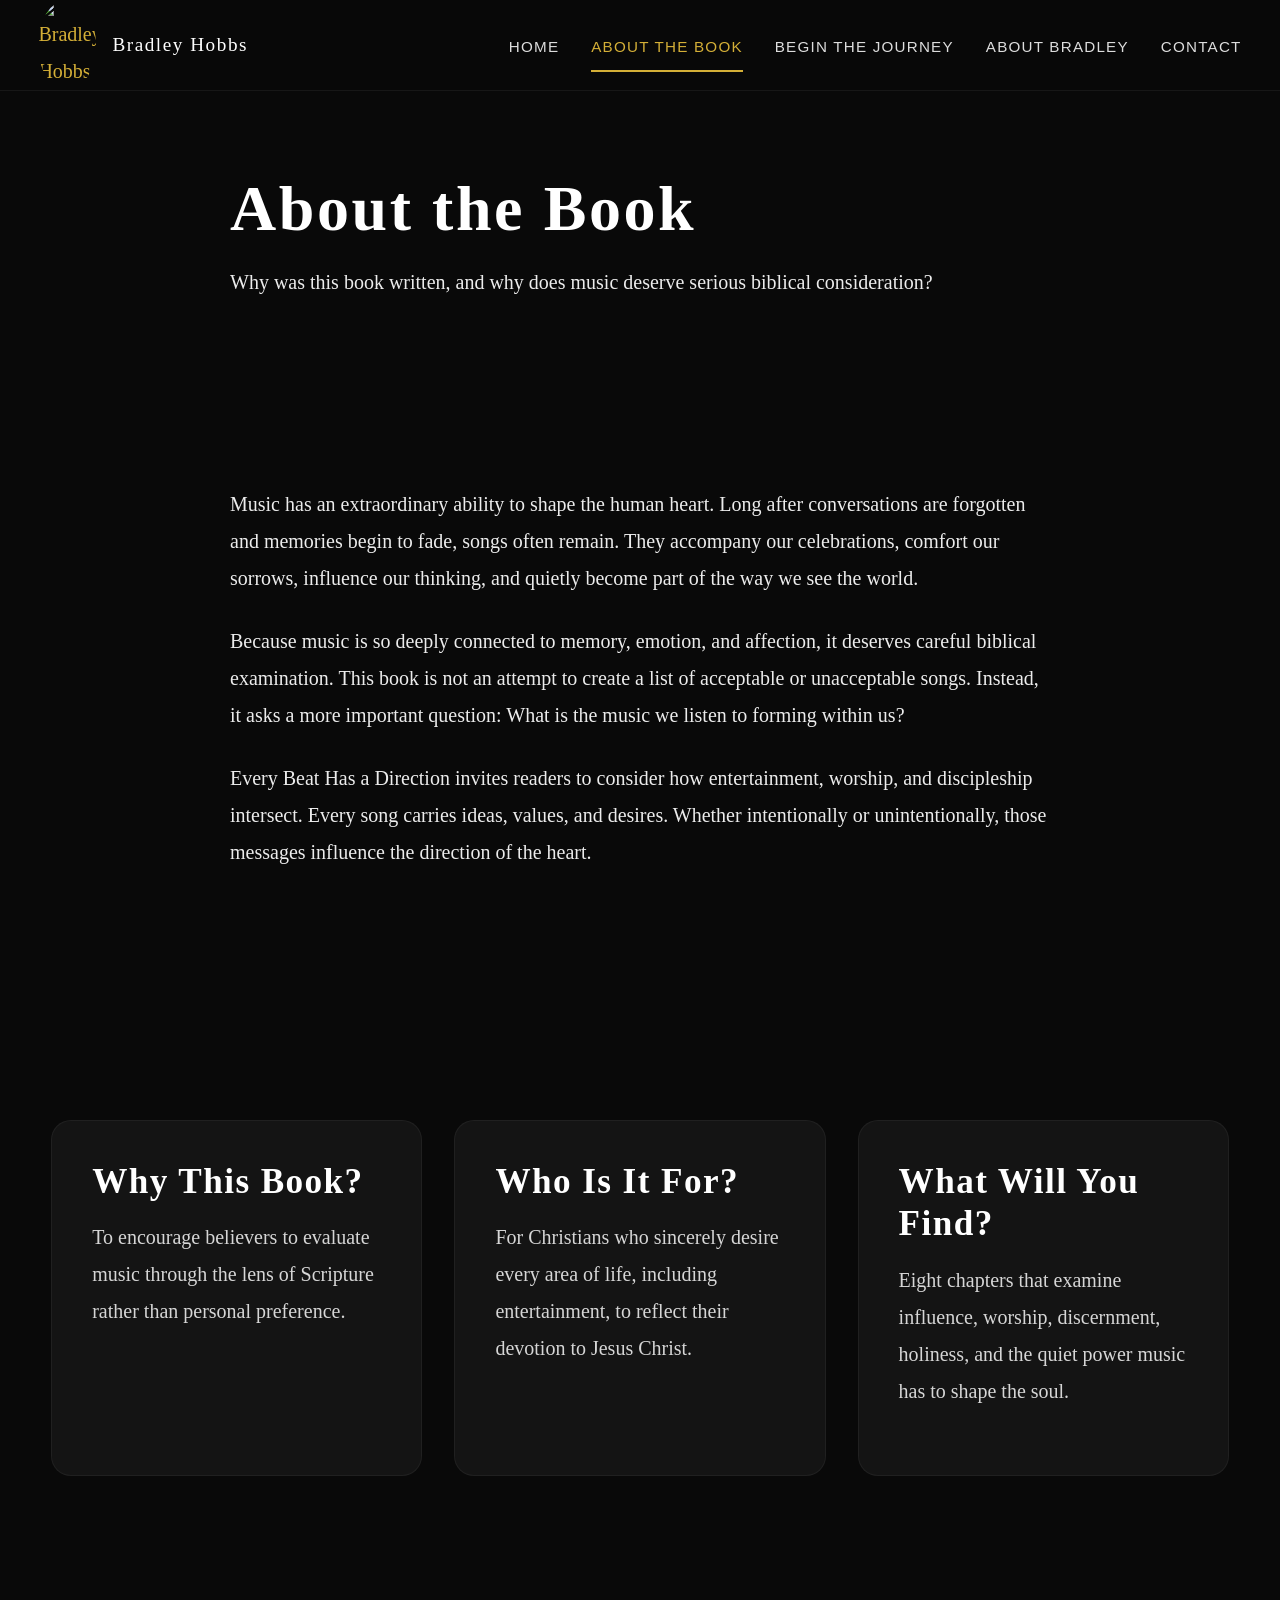
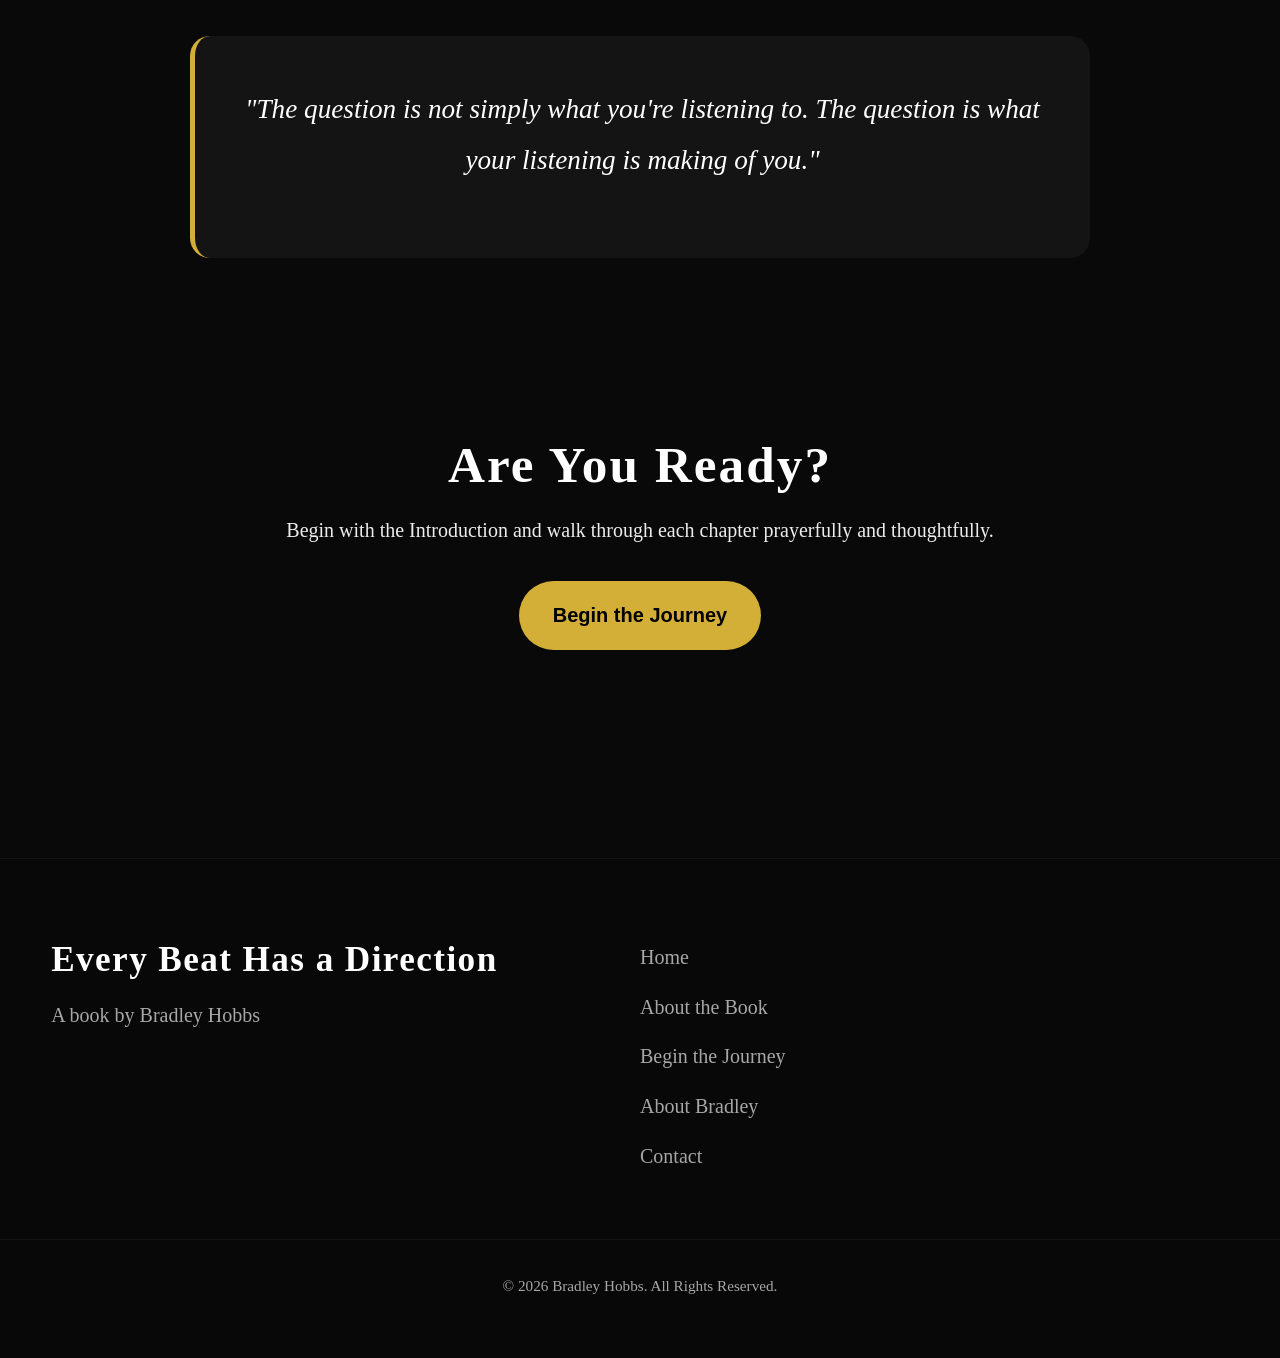
==== about-book.html @ 4869a8bd "Create about-book.html" ====
<!DOCTYPE html>

<html lang="en">

<head>

<meta charset="UTF-8">

<meta name="viewport"
content="width=device-width, initial-scale=1.0">

<title>About the Book | Every Beat Has a Direction</title>

<meta name="description"
content="Learn why Every Beat Has a Direction was written and discover the biblical foundation behind its message.">

<link rel="stylesheet"
href="styles.css">

</head>

<body>

<header class="site-header">

<nav class="navbar">

<a href="index.html"
class="logo">

<img
src="images/logo.webp"
alt="Bradley Hobbs">

<span>

Bradley Hobbs

</span>

</a>

<button class="menu-toggle"
aria-label="Menu">

<span></span>
<span></span>
<span></span>

</button>

<ul class="nav-menu">

<li><a href="index.html">Home</a></li>

<li><a class="active"
href="about-book.html">About the Book</a></li>

<li><a href="begin-the-journey.html">Begin the Journey</a></li>

<li><a href="about.html">About Bradley</a></li>

<li><a href="contact.html">Contact</a></li>

</ul>

</nav>

</header>

<main>

<section class="page-hero">

<div class="reading-width">

<h1>

About the Book

</h1>

<p>

Why was this book written, and why does music deserve serious biblical consideration?

</p>

</div>

</section>

<section class="reading-width">

<p>

Music has an extraordinary ability to shape the human heart. Long after conversations are forgotten and memories begin to fade, songs often remain. They accompany our celebrations, comfort our sorrows, influence our thinking, and quietly become part of the way we see the world.

</p>

<p>

Because music is so deeply connected to memory, emotion, and affection, it deserves careful biblical examination. This book is not an attempt to create a list of acceptable or unacceptable songs. Instead, it asks a more important question: What is the music we listen to forming within us?

</p>

<p>

Every Beat Has a Direction invites readers to consider how entertainment, worship, and discipleship intersect. Every song carries ideas, values, and desires. Whether intentionally or unintentionally, those messages influence the direction of the heart.

</p>

</section>

<section class="container">

<div class="feature-grid">

<div class="feature-box">

<h3>

Why This Book?

</h3>

<p>

To encourage believers to evaluate music through the lens of Scripture rather than personal preference.

</p>

</div>

<div class="feature-box">

<h3>

Who Is It For?

</h3>

<p>

For Christians who sincerely desire every area of life, including entertainment, to reflect their devotion to Jesus Christ.

</p>

</div>

<div class="feature-box">

<h3>

What Will You Find?

</h3>

<p>

Eight chapters that examine influence, worship, discernment, holiness, and the quiet power music has to shape the soul.

</p>

</div>

</div>

</section>

<section class="feature-quote">

<p>

"The question is not simply what you're listening to.

The question is what your listening is making of you."

</p>

</section>

<section class="cta-section">

<h2>

Are You Ready?

</h2>

<p>

Begin with the Introduction and walk through each chapter prayerfully and thoughtfully.

</p>

<a

href="begin-the-journey.html"

class="button button-primary">

Begin the Journey

</a>

</section>

</main>

<footer class="site-footer">

<div class="footer-container">

<div class="footer-brand">

<h3>

Every Beat Has a Direction

</h3>

<p>

A book by Bradley Hobbs

</p>

</div>

<div class="footer-links">

<ul>

<li><a href="index.html">Home</a></li>

<li><a href="about-book.html">About the Book</a></li>

<li><a href="begin-the-journey.html">Begin the Journey</a></li>

<li><a href="about.html">About Bradley</a></li>

<li><a href="contact.html">Contact</a></li>

</ul>

</div>

</div>

<div class="footer-bottom">

<p>

© <span class="year"></span> Bradley Hobbs. All Rights Reserved.

</p>

</div>

</footer>

<script src="main.js"></script>

</body>

</html>
---- styles.css ----
/*==================================================
EVERY BEAT HAS A DIRECTION
Master Stylesheet

Part 1
Foundation

==================================================*/


/*==================================================
RESET
==================================================*/

*,
*::before,
*::after{
    margin:0;
    padding:0;
    box-sizing:border-box;
}

html{
    scroll-behavior:smooth;
    -webkit-text-size-adjust:100%;
}

body{
    min-height:100vh;
    overflow-x:hidden;
}

img{
    display:block;
    max-width:100%;
}

picture{
    display:block;
}

video{
    display:block;
    max-width:100%;
}

iframe{
    border:0;
}

a{
    text-decoration:none;
}

button,
input,
textarea,
select{
    font:inherit;
}

ul,
ol{
    list-style:none;
}


/*==================================================
ROOT
==================================================*/

:root{

    /* Colors */

    --background:#090909;

    --surface:#141414;

    --surface-light:#1d1d1d;

    --gold:#d4af37;

    --gold-light:#e5c45d;

    --white:#ffffff;

    --text:#ececec;

    --muted:#a7a7a7;

    --border:#2b2b2b;

    --success:#4caf50;

    --danger:#d32f2f;

    /* Fonts */

    --heading:"Cinzel",serif;

    --body:"Cormorant Garamond",serif;

    --ui:"Inter",sans-serif;

    /* Widths */

    --container:1280px;

    --reading:820px;

    /* Radius */

    --radius:18px;

    --radius-small:10px;

    /* Shadows */

    --shadow:

        0 18px 45px rgba(0,0,0,.35);

    --shadow-large:

        0 30px 70px rgba(0,0,0,.50);

    /* Animation */

    --speed:.35s;

}


/*==================================================
BODY
==================================================*/

body{

    background:var(--background);

    color:var(--text);

    font-family:var(--body);

    font-size:1.25rem;

    line-height:1.85;

    text-rendering:optimizeLegibility;

    -webkit-font-smoothing:antialiased;

}


/*==================================================
CONTAINERS
==================================================*/

.container{

    width:min(92%,var(--container));

    margin:auto;

}

.reading-width{

    width:min(92%,var(--reading));

    margin:auto;

}


/*==================================================
TYPOGRAPHY
==================================================*/

h1,
h2,
h3,
h4,
h5,
h6{

    font-family:var(--heading);

    color:var(--white);

    line-height:1.2;

    margin-bottom:1rem;

    letter-spacing:.04em;

}

h1{

    font-size:clamp(2.8rem,5vw,5rem);

}

h2{

    font-size:clamp(2rem,4vw,3.4rem);

}

h3{

    font-size:clamp(1.6rem,3vw,2.2rem);

}

p{

    margin-bottom:1.6rem;

}

strong{

    color:white;

}

em{

    color:var(--gold);

}


/*==================================================
LINKS
==================================================*/

a{

    color:var(--gold);

    transition:.35s;

}

a:hover{

    color:white;

}


/*==================================================
SECTIONS
==================================================*/

section{

    padding:5rem 0;

}


/*==================================================
HELPERS
==================================================*/

.text-center{

    text-align:center;

}

.text-left{

    text-align:left;

}

.mt-1{margin-top:1rem;}
.mt-2{margin-top:2rem;}
.mt-3{margin-top:3rem;}
.mt-4{margin-top:4rem;}
.mt-5{margin-top:5rem;}

.mb-1{margin-bottom:1rem;}
.mb-2{margin-bottom:2rem;}
.mb-3{margin-bottom:3rem;}
.mb-4{margin-bottom:4rem;}
.mb-5{margin-bottom:5rem;}


/*==================================================
SELECTION
==================================================*/

::selection{

    background:var(--gold);

    color:black;

}


/*==================================================
SCROLLBAR
==================================================*/

::-webkit-scrollbar{

    width:10px;

}

::-webkit-scrollbar-thumb{

    background:var(--gold);

}

::-webkit-scrollbar-track{

    background:#101010;

}

/*==================================================
HEADER
==================================================*/

.site-header{

    position:sticky;

    top:0;

    z-index:9999;

    background:rgba(9,9,9,.95);

    backdrop-filter:blur(18px);

    border-bottom:1px solid rgba(255,255,255,.06);

}

.navbar{

    width:min(94%,1280px);

    margin:auto;

    display:flex;

    justify-content:space-between;

    align-items:center;

    min-height:82px;

}


/*==================================================
LOGO
==================================================*/

.logo{

    display:flex;

    align-items:center;

    gap:1rem;

}

.logo img{

    width:58px;

    border-radius:50%;

}

.logo span{

    font-family:var(--heading);

    color:white;

    font-size:1.2rem;

    letter-spacing:.08em;

}


/*==================================================
MENU
==================================================*/

.nav-menu{

    display:flex;

    align-items:center;

    gap:2rem;

}

.nav-menu li{

    position:relative;

}

.nav-menu a{

    font-family:var(--ui);

    font-size:.95rem;

    color:#ddd;

    text-transform:uppercase;

    letter-spacing:.08em;

}


/* underline */

.nav-menu a::after{

    content:"";

    position:absolute;

    left:0;

    bottom:-8px;

    width:0;

    height:2px;

    background:var(--gold);

    transition:.35s;

}

.nav-menu a:hover::after{

    width:100%;

}

.nav-menu a:hover{

    color:white;

}


/*==================================================
ACTIVE PAGE
==================================================*/

.nav-menu .active{

    color:var(--gold);

}

.nav-menu .active::after{

    width:100%;

}


/*==================================================
BUTTON
==================================================*/

.nav-button{

    display:inline-flex;

    align-items:center;

    justify-content:center;

    padding:14px 28px;

    border-radius:999px;

    background:var(--gold);

    color:black;

    font-family:var(--ui);

    font-weight:700;

    transition:.35s;

}

.nav-button:hover{

    background:var(--gold-light);

    transform:translateY(-2px);

}


/*==================================================
HAMBURGER
==================================================*/

.menu-toggle{

    display:none;

    cursor:pointer;

    background:none;

    border:none;

}

.menu-toggle span{

    display:block;

    width:28px;

    height:2px;

    margin:7px auto;

    background:white;

    transition:.35s;

}


/*==================================================
TABLET
==================================================*/

@media(max-width:992px){

.menu-toggle{

    display:block;

}

.nav-menu{

    position:fixed;

    top:82px;

    right:-100%;

    width:300px;

    height:calc(100vh - 82px);

    background:#111;

    flex-direction:column;

    align-items:flex-start;

    padding:2rem;

    transition:.4s;

    gap:1.5rem;

}

.nav-menu.active{

    right:0;

}

.nav-button{

    display:none;

}

}


/*==================================================
PHONE
==================================================*/

@media(max-width:768px){

.logo span{

    display:none;

}

.navbar{

    min-height:72px;

}

.nav-menu{

    top:72px;

    height:calc(100vh - 72px);

}

}

/*==================================================
HERO
==================================================*/

.hero{

    padding:3rem 0 5rem;

}

.hero-banner{

    width:min(96%,1400px);

    margin:auto;

    border-radius:24px;

    overflow:hidden;

    box-shadow:var(--shadow-large);

}

.hero-banner img{

    display:block;

    width:100%;

    height:auto;

}


/*==================================================
BOOK INTRO
==================================================*/

.book-intro{

    max-width:900px;

    margin:5rem auto;

    text-align:center;

}

.book-label{

    display:inline-block;

    padding:.5rem 1rem;

    margin-bottom:1.5rem;

    border:1px solid rgba(212,175,55,.35);

    border-radius:999px;

    color:var(--gold);

    font-family:var(--ui);

    font-size:.8rem;

    letter-spacing:.12em;

    text-transform:uppercase;

}

.book-intro h1{

    margin-bottom:1.5rem;

}

.book-subtitle{

    max-width:700px;

    margin:0 auto 2rem;

    font-size:1.45rem;

    color:#d5d5d5;

}

.book-description{

    max-width:760px;

    margin:auto;

    font-size:1.3rem;

}


/*==================================================
CALL TO ACTION
==================================================*/

.hero-buttons{

    display:flex;

    justify-content:center;

    gap:1rem;

    flex-wrap:wrap;

    margin-top:3rem;

}

.button{

    display:inline-flex;

    align-items:center;

    justify-content:center;

    min-width:190px;

    padding:16px 34px;

    border-radius:999px;

    transition:.35s;

    font-family:var(--ui);

    font-weight:700;

}

.button-primary{

    background:var(--gold);

    color:#000;

}

.button-primary:hover{

    background:var(--gold-light);

    transform:translateY(-3px);

}

.button-secondary{

    border:2px solid var(--gold);

    color:var(--gold);

}

.button-secondary:hover{

    background:var(--gold);

    color:#000;

}


/*==================================================
FEATURE QUOTE
==================================================*/

.feature-quote{

    width:min(92%,900px);

    margin:5rem auto;

    padding:3rem;

    text-align:center;

    background:var(--surface);

    border-left:5px solid var(--gold);

    border-radius:20px;

}

.feature-quote p{

    font-size:1.7rem;

    font-style:italic;

    color:white;

}

.feature-quote span{

    display:block;

    margin-top:1.5rem;

    color:var(--gold);

    font-family:var(--ui);

    text-transform:uppercase;

    letter-spacing:.1em;

}


/*==================================================
TABLET
==================================================*/

@media(max-width:992px){

.hero{

    padding-top:2rem;

}

}


/*==================================================
PHONE
==================================================*/

@media(max-width:768px){

.book-subtitle{

    font-size:1.2rem;

}

.book-description{

    font-size:1.15rem;

}

.feature-quote{

    padding:2rem;

}

.feature-quote p{

    font-size:1.35rem;

}

.hero-buttons{

    flex-direction:column;

    align-items:center;

}

.button{

    width:100%;

    max-width:320px;

}

}

/*==================================================
ABOUT THE BOOK
==================================================*/

.about-book{

    padding:6rem 0;

}

.about-grid{

    display:grid;

    grid-template-columns:1fr 1fr;

    gap:4rem;

    align-items:center;

}

.about-image img{

    border-radius:20px;

    box-shadow:var(--shadow);

}

.about-content h2{

    margin-bottom:1.5rem;

}

.about-content p{

    margin-bottom:1.5rem;

}


/*==================================================
FEATURE GRID
==================================================*/

.feature-grid{

    display:grid;

    grid-template-columns:repeat(3,1fr);

    gap:2rem;

    margin-top:4rem;

}

.feature-box{

    background:var(--surface);

    padding:2.5rem;

    border-radius:20px;

    border:1px solid rgba(255,255,255,.05);

    transition:.35s;

}

.feature-box:hover{

    transform:translateY(-8px);

    border-color:rgba(212,175,55,.35);

}

.feature-box h3{

    margin-bottom:1rem;

}

.feature-box p{

    color:#d6d6d6;

}


/*==================================================
READING JOURNEY
==================================================*/

.reading-journey{

    margin:6rem auto;

    width:min(92%,1000px);

}

.reading-journey h2{

    text-align:center;

    margin-bottom:3rem;

}

.journey{

    display:grid;

    grid-template-columns:repeat(4,1fr);

    gap:2rem;

}

.step{

    text-align:center;

    position:relative;

}

.step-number{

    width:70px;

    height:70px;

    margin:auto auto 1.5rem;

    border-radius:50%;

    background:var(--gold);

    color:black;

    display:flex;

    justify-content:center;

    align-items:center;

    font-size:1.5rem;

    font-weight:bold;

    font-family:var(--heading);

}

.step h3{

    margin-bottom:1rem;

}


/*==================================================
CALL OUT
==================================================*/

.callout{

    margin:6rem auto;

    width:min(92%,900px);

    background:linear-gradient(180deg,#191919,#121212);

    padding:3.5rem;

    border-radius:24px;

    text-align:center;

}

.callout h2{

    margin-bottom:1rem;

}

.callout p{

    margin-bottom:2rem;

}


/*==================================================
TABLET
==================================================*/

@media(max-width:992px){

.about-grid{

    grid-template-columns:1fr;

}

.feature-grid{

    grid-template-columns:1fr 1fr;

}

.journey{

    grid-template-columns:1fr 1fr;

}

}


/*==================================================
PHONE
==================================================*/

@media(max-width:768px){

.feature-grid{

    grid-template-columns:1fr;

}

.journey{

    grid-template-columns:1fr;

}

.callout{

    padding:2rem;

}

}

/*==================================================
PART 5
TABLE OF CONTENTS
CHAPTERS
READING EXPERIENCE
==================================================*/


/*==================================================
CONTENTS SECTION
==================================================*/

.contents{

    padding:6rem 0;

}

.contents-header{

    text-align:center;

    margin-bottom:4rem;

}

.contents-header h2{

    margin-bottom:1rem;

}

.contents-header p{

    max-width:700px;

    margin:auto;

    color:var(--muted);

}


/*==================================================
CONTENTS GRID
==================================================*/

.contents-grid{

    display:grid;

    grid-template-columns:repeat(2,1fr);

    gap:2rem;

}


/*==================================================
CHAPTER CARD
==================================================*/

.chapter-card{

    display:flex;

    align-items:center;

    gap:1.5rem;

    background:var(--surface);

    padding:2rem;

    border-radius:20px;

    border:1px solid rgba(255,255,255,.05);

    transition:all .35s ease;

}

.chapter-card:hover{

    transform:translateY(-6px);

    border-color:rgba(212,175,55,.35);

    box-shadow:var(--shadow);

}


/*==================================================
CHAPTER NUMBER
==================================================*/

.chapter-number{

    flex-shrink:0;

    width:72px;

    height:72px;

    border-radius:50%;

    background:var(--gold);

    color:#000;

    display:flex;

    justify-content:center;

    align-items:center;

    font-family:var(--heading);

    font-size:1.6rem;

    font-weight:700;

}


/*==================================================
CHAPTER INFO
==================================================*/

.chapter-info{

    flex:1;

}

.chapter-info h3{

    margin-bottom:.6rem;

    color:var(--white);

}

.chapter-info p{

    margin:0;

    color:var(--muted);

    font-size:1.05rem;

}


/*==================================================
READ TIME
==================================================*/

.chapter-meta{

    margin-top:1rem;

    display:flex;

    gap:1rem;

    flex-wrap:wrap;

}

.reading-time{

    padding:.35rem .8rem;

    border-radius:999px;

    background:rgba(212,175,55,.12);

    color:var(--gold);

    font-family:var(--ui);

    font-size:.8rem;

    letter-spacing:.05em;

}

.chapter-type{

    padding:.35rem .8rem;

    border-radius:999px;

    background:#1c1c1c;

    color:var(--muted);

    font-family:var(--ui);

    font-size:.8rem;

}


/*==================================================
CURRENT CHAPTER
==================================================*/

.chapter-current{

    border:2px solid var(--gold);

    background:#181818;

}

.chapter-current .chapter-number{

    background:white;

    color:#000;

}


/*==================================================
LOCKED CHAPTER
==================================================*/

.chapter-locked{

    opacity:.55;

}

.chapter-locked:hover{

    transform:none;

    box-shadow:none;

}


/*==================================================
BOOK READING SECTION
==================================================*/

.book-reading{

    width:min(92%,900px);

    margin:6rem auto;

}


/*==================================================
CHAPTER TITLE
==================================================*/

.chapter-title{

    text-align:center;

    margin-bottom:4rem;

}

.chapter-label{

    display:inline-block;

    margin-bottom:1rem;

    color:var(--gold);

    text-transform:uppercase;

    letter-spacing:.12em;

    font-family:var(--ui);

    font-size:.85rem;

}

.chapter-title h1{

    margin-bottom:1rem;

}

.chapter-title p{

    max-width:650px;

    margin:auto;

    color:var(--muted);

}


/*==================================================
DROP CAP
==================================================*/

.book-reading p:first-of-type::first-letter{

    float:left;

    font-size:5rem;

    line-height:.85;

    margin-right:.6rem;

    color:var(--gold);

    font-family:var(--heading);

}


/*==================================================
READING PROGRESS
==================================================*/

.reading-progress{

    width:100%;

    height:8px;

    background:#1d1d1d;

    border-radius:999px;

    overflow:hidden;

    margin-bottom:4rem;

}

.progress-bar{

    width:0;

    height:100%;

    background:var(--gold);

    transition:width .25s linear;

}


/*==================================================
CHAPTER DIVIDER
==================================================*/

.chapter-divider{

    width:120px;

    height:2px;

    background:var(--gold);

    margin:5rem auto;

}


/*==================================================
PREVIOUS NEXT
==================================================*/

.chapter-navigation{

    margin-top:5rem;

    display:flex;

    justify-content:space-between;

    gap:2rem;

}

.chapter-navigation a{

    flex:1;

    background:var(--surface);

    padding:1.8rem;

    border-radius:18px;

    transition:.35s;

    border:1px solid rgba(255,255,255,.05);

}

.chapter-navigation a:hover{

    border-color:rgba(212,175,55,.35);

    transform:translateY(-4px);

}

.chapter-navigation small{

    display:block;

    color:var(--gold);

    font-family:var(--ui);

    text-transform:uppercase;

    letter-spacing:.08em;

    margin-bottom:.6rem;

}

.chapter-navigation strong{

    font-size:1.15rem;

}


/*==================================================
END OF CHAPTER
==================================================*/

.end-chapter{

    text-align:center;

    margin-top:6rem;

}

.end-chapter h3{

    margin-bottom:1rem;

}

.end-chapter p{

    max-width:650px;

    margin:auto auto 2rem;

}


/*==================================================
PHONE
==================================================*/

@media(max-width:992px){

.contents-grid{

    grid-template-columns:1fr;

}

.chapter-navigation{

    flex-direction:column;

}

}


@media(max-width:768px){

.chapter-card{

    flex-direction:column;

    text-align:center;

}

.chapter-number{

    width:60px;

    height:60px;

    font-size:1.3rem;

}

.book-reading p:first-of-type::first-letter{

    font-size:3.8rem;

}

.chapter-title{

    margin-bottom:3rem;

}

}

/*==================================================
PART 6
READING COMPONENTS
==================================================*/


/*==================================================
SCRIPTURE
==================================================*/

.scripture{

    margin:3.5rem 0;

    padding:2.5rem;

    background:#161616;

    border-left:5px solid var(--gold);

    border-radius:18px;

    box-shadow:var(--shadow);

}

.scripture p{

    margin:0;

    font-size:1.35rem;

    font-style:italic;

    color:#fff;

    line-height:1.9;

}

.scripture cite{

    display:block;

    margin-top:1.5rem;

    color:var(--gold);

    font-family:var(--ui);

    font-size:.9rem;

    letter-spacing:.08em;

    text-transform:uppercase;

}


/*==================================================
KEY THOUGHT
==================================================*/

.key-thought{

    margin:4rem 0;

    padding:2rem;

    background:linear-gradient(180deg,#1b1b1b,#111);

    border-radius:18px;

    border:1px solid rgba(212,175,55,.25);

}

.key-thought h3{

    color:var(--gold);

    margin-bottom:1rem;

}

.key-thought p{

    margin:0;

}


/*==================================================
REFLECTION
==================================================*/

.reflection{

    margin:4rem 0;

    padding:2.5rem;

    background:var(--surface);

    border-radius:20px;

}

.reflection h3{

    color:var(--gold);

    margin-bottom:1.2rem;

}

.reflection ul{

    list-style:disc;

    margin-left:1.5rem;

}

.reflection li{

    margin-bottom:.8rem;

}


/*==================================================
PRAYER
==================================================*/

.prayer{

    margin:4rem 0;

    padding:2.5rem;

    background:#121212;

    border-left:5px solid white;

    border-radius:20px;

}

.prayer h3{

    margin-bottom:1rem;

}

.prayer p{

    font-style:italic;

    margin:0;

}


/*==================================================
APPLICATION
==================================================*/

.application{

    margin:4rem 0;

    padding:2.5rem;

    background:#181818;

    border-radius:18px;

}

.application h3{

    color:var(--gold);

    margin-bottom:1rem;

}

.application ol{

    margin-left:1.5rem;

    list-style:decimal;

}

.application li{

    margin-bottom:1rem;

}


/*==================================================
PULL QUOTE
==================================================*/

.pull-quote{

    margin:5rem auto;

    max-width:900px;

    text-align:center;

    font-size:2.2rem;

    font-family:var(--heading);

    line-height:1.5;

    color:#fff;

}

.pull-quote span{

    display:block;

    margin-top:1.5rem;

    color:var(--gold);

    font-family:var(--ui);

    font-size:.9rem;

    letter-spacing:.08em;

}


/*==================================================
BLOCKQUOTE
==================================================*/

blockquote{

    margin:4rem 0;

    padding:2.5rem;

    border-left:5px solid var(--gold);

    background:var(--surface);

    border-radius:18px;

    font-size:1.45rem;

    font-style:italic;

}

blockquote footer{

    margin-top:1.5rem;

    color:var(--gold);

    font-family:var(--ui);

}


/*==================================================
HIGHLIGHT
==================================================*/

.highlight{

    color:var(--gold);

    font-weight:700;

}


/*==================================================
AUTHOR NOTE
==================================================*/

.author-note{

    margin:5rem 0;

    padding:2.5rem;

    background:#111;

    border-radius:20px;

    border-top:4px solid var(--gold);

}

.author-note h3{

    margin-bottom:1rem;

}


/*==================================================
IMAGE
==================================================*/

.book-image{

    margin:4rem auto;

    text-align:center;

}

.book-image img{

    width:100%;

    border-radius:20px;

    box-shadow:var(--shadow);

}

.book-image figcaption{

    margin-top:1rem;

    color:var(--muted);

    font-style:italic;

}


/*==================================================
IMAGE LEFT
==================================================*/

.image-left{

    display:grid;

    grid-template-columns:320px 1fr;

    gap:2.5rem;

    align-items:center;

    margin:5rem 0;

}

.image-left img{

    border-radius:18px;

}


/*==================================================
IMAGE RIGHT
==================================================*/

.image-right{

    display:grid;

    grid-template-columns:1fr 320px;

    gap:2.5rem;

    align-items:center;

    margin:5rem 0;

}

.image-right img{

    border-radius:18px;

}


/*==================================================
END OF CHAPTER PRAYER
==================================================*/

.chapter-prayer{

    margin-top:6rem;

    text-align:center;

    padding:3rem;

    background:linear-gradient(180deg,#171717,#101010);

    border-radius:24px;

}

.chapter-prayer h2{

    margin-bottom:1rem;

}

.chapter-prayer p{

    max-width:700px;

    margin:auto;

}


/*==================================================
PHONE
==================================================*/

@media(max-width:900px){

.image-left,
.image-right{

    grid-template-columns:1fr;

}

.image-right{

    display:flex;

    flex-direction:column-reverse;

}

.pull-quote{

    font-size:1.6rem;

}

.scripture{

    padding:2rem;

}

}

@media(max-width:768px){

.scripture p{

    font-size:1.15rem;

}

blockquote{

    font-size:1.2rem;

}

.chapter-prayer{

    padding:2rem;

}

}

/*==================================================
PART 7
AUTHOR
BOOK
PROMOTION
==================================================*/


/*==================================================
AUTHOR SECTION
==================================================*/

.author{

    padding:7rem 0;

}

.author-wrapper{

    display:grid;

    grid-template-columns:320px 1fr;

    gap:4rem;

    align-items:center;

}

.author-photo{

    text-align:center;

}

.author-photo img{

    width:100%;

    border-radius:24px;

    box-shadow:var(--shadow-large);

}

.author-content h2{

    margin-bottom:1.5rem;

}

.author-content p{

    margin-bottom:1.6rem;

}


/*==================================================
AUTHOR QUOTE
==================================================*/

.author-quote{

    margin-top:2rem;

    padding:2rem;

    border-left:5px solid var(--gold);

    background:var(--surface);

    border-radius:18px;

    font-style:italic;

}


/*==================================================
BOOK FEATURE
==================================================*/

.feature-book{

    padding:7rem 0;

}

.book-showcase{

    display:grid;

    grid-template-columns:380px 1fr;

    gap:5rem;

    align-items:center;

}

.book-cover img{

    width:100%;

    border-radius:18px;

    box-shadow:var(--shadow-large);

}

.book-details h2{

    margin-bottom:1rem;

}

.book-details p{

    margin-bottom:1.5rem;

}


/*==================================================
BOOK DETAILS
==================================================*/

.book-facts{

    display:grid;

    grid-template-columns:repeat(2,1fr);

    gap:1rem;

    margin:2rem 0;

}

.book-facts div{

    background:var(--surface);

    padding:1rem;

    border-radius:14px;

}

.book-facts strong{

    display:block;

    margin-bottom:.4rem;

}


/*==================================================
TESTIMONIALS
==================================================*/

.testimonials{

    padding:6rem 0;

}

.testimonial-grid{

    display:grid;

    grid-template-columns:repeat(3,1fr);

    gap:2rem;

}

.testimonial{

    background:var(--surface);

    padding:2.5rem;

    border-radius:20px;

    border:1px solid rgba(255,255,255,.05);

}

.testimonial p{

    font-style:italic;

}

.testimonial h4{

    margin-top:2rem;

    color:var(--gold);

}


/*==================================================
BOOK PROMOTION
==================================================*/

.book-promo{

    margin:7rem auto;

    width:min(94%,1200px);

    background:linear-gradient(180deg,#1a1a1a,#101010);

    border-radius:24px;

    padding:4rem;

    text-align:center;

}

.book-promo h2{

    margin-bottom:1rem;

}

.book-promo p{

    max-width:720px;

    margin:0 auto 2rem;

}


/*==================================================
FEATURE LIST
==================================================*/

.feature-list{

    display:grid;

    grid-template-columns:repeat(2,1fr);

    gap:1rem;

    margin-top:2rem;

}

.feature-list li{

    background:#181818;

    padding:1rem;

    border-radius:14px;

}


/*==================================================
CTA
==================================================*/

.cta-section{

    margin:6rem auto;

    width:min(92%,900px);

    text-align:center;

}

.cta-section h2{

    margin-bottom:1rem;

}

.cta-section p{

    margin-bottom:2rem;

}


/*==================================================
DIVIDER
==================================================*/

.section-divider{

    width:140px;

    height:2px;

    margin:5rem auto;

    background:var(--gold);

}


/*==================================================
RESPONSIVE
==================================================*/

@media(max-width:992px){

.author-wrapper{

    grid-template-columns:1fr;

}

.book-showcase{

    grid-template-columns:1fr;

}

.testimonial-grid{

    grid-template-columns:1fr;

}

.feature-list{

    grid-template-columns:1fr;

}

.book-facts{

    grid-template-columns:1fr;

}

}

@media(max-width:768px){

.book-promo{

    padding:2rem;

}

.author{

    padding:5rem 0;

}

.feature-book{

    padding:5rem 0;

}

}

/*==================================================
PART 8
FOOTER
UTILITIES
==================================================*/


/*==================================================
FOOTER
==================================================*/

.site-footer{

    margin-top:8rem;

    padding:5rem 0 2rem;

    background:#080808;

    border-top:1px solid rgba(255,255,255,.05);

}

.footer-container{

    width:min(92%,1280px);

    margin:auto;

    display:grid;

    grid-template-columns:2fr 1fr 1fr;

    gap:4rem;

}

.footer-brand h2{

    margin-bottom:1rem;

}

.footer-brand p{

    color:var(--muted);

}

.footer-links h3{

    margin-bottom:1.5rem;

}

.footer-links ul{

    display:flex;

    flex-direction:column;

    gap:.8rem;

}

.footer-links a{

    color:var(--muted);

    transition:.3s;

}

.footer-links a:hover{

    color:var(--gold);

}

.footer-bottom{

    margin-top:4rem;

    padding-top:2rem;

    border-top:1px solid rgba(255,255,255,.05);

    text-align:center;

    color:var(--muted);

    font-size:.95rem;

}


/*==================================================
SOCIAL
==================================================*/

.social-links{

    display:flex;

    gap:1rem;

    margin-top:2rem;

}

.social-links a{

    width:46px;

    height:46px;

    border-radius:50%;

    display:flex;

    justify-content:center;

    align-items:center;

    background:var(--surface);

    transition:.35s;

}

.social-links a:hover{

    background:var(--gold);

    color:#000;

}


/*==================================================
BACK TO TOP
==================================================*/

.back-top{

    position:fixed;

    right:25px;

    bottom:25px;

    width:56px;

    height:56px;

    border-radius:50%;

    background:var(--gold);

    color:#000;

    display:flex;

    justify-content:center;

    align-items:center;

    font-size:1.4rem;

    box-shadow:var(--shadow);

    transition:.35s;

    z-index:999;

}

.back-top:hover{

    transform:translateY(-5px);

}


/*==================================================
LOADING
==================================================*/

.fade-up{

    opacity:0;

    transform:translateY(40px);

    transition:.8s ease;

}

.fade-up.show{

    opacity:1;

    transform:none;

}


/*==================================================
HELPERS
==================================================*/

.round{

    border-radius:50%;

}

.shadow{

    box-shadow:var(--shadow);

}

.shadow-lg{

    box-shadow:var(--shadow-large);

}

.hidden{

    display:none!important;

}

.flex{

    display:flex;

}

.flex-center{

    display:flex;

    justify-content:center;

    align-items:center;

}

.space-between{

    justify-content:space-between;

}

.w100{

    width:100%;

}


/*==================================================
ACCESSIBILITY
==================================================*/

:focus-visible{

    outline:3px solid var(--gold);

    outline-offset:4px;

}

.skip-link{

    position:absolute;

    left:-9999px;

}

.skip-link:focus{

    left:20px;

    top:20px;

    background:#000;

    color:#fff;

    padding:1rem;

    z-index:9999;

}


/*==================================================
REDUCED MOTION
==================================================*/

@media(prefers-reduced-motion:reduce){

*{

    animation:none!important;

    transition:none!important;

    scroll-behavior:auto!important;

}

}


/*==================================================
PRINT
==================================================*/

@media print{

body{

    background:white;

    color:black;

}

.site-header,
.site-footer,
.back-top,
.button,
.hero-buttons{

    display:none;

}

.book-reading{

    width:100%;

}

}


/*==================================================
RESPONSIVE
==================================================*/

@media(max-width:992px){

.footer-container{

    grid-template-columns:1fr;

    text-align:center;

}

.social-links{

    justify-content:center;

}

}

@media(max-width:768px){

.back-top{

    width:48px;

    height:48px;

    right:15px;

    bottom:15px;

}

.site-footer{

    padding-top:4rem;

}

}
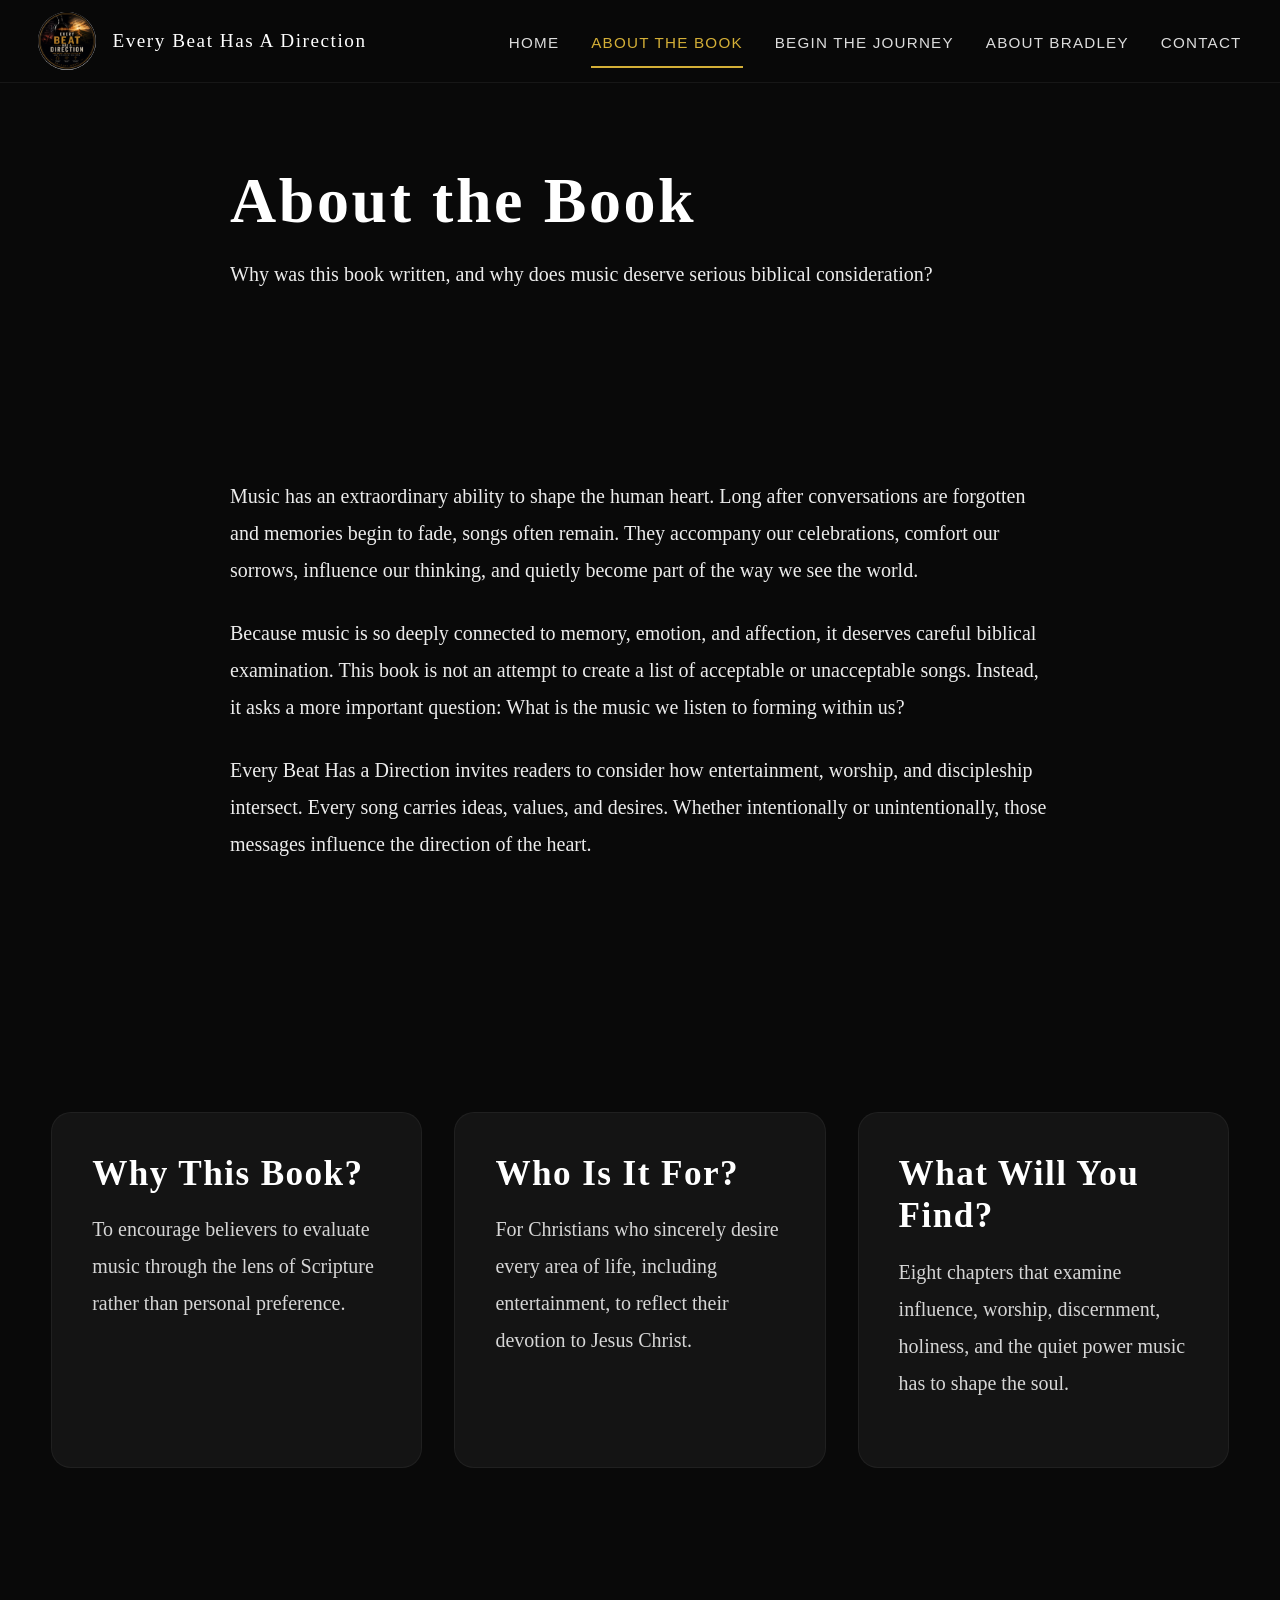
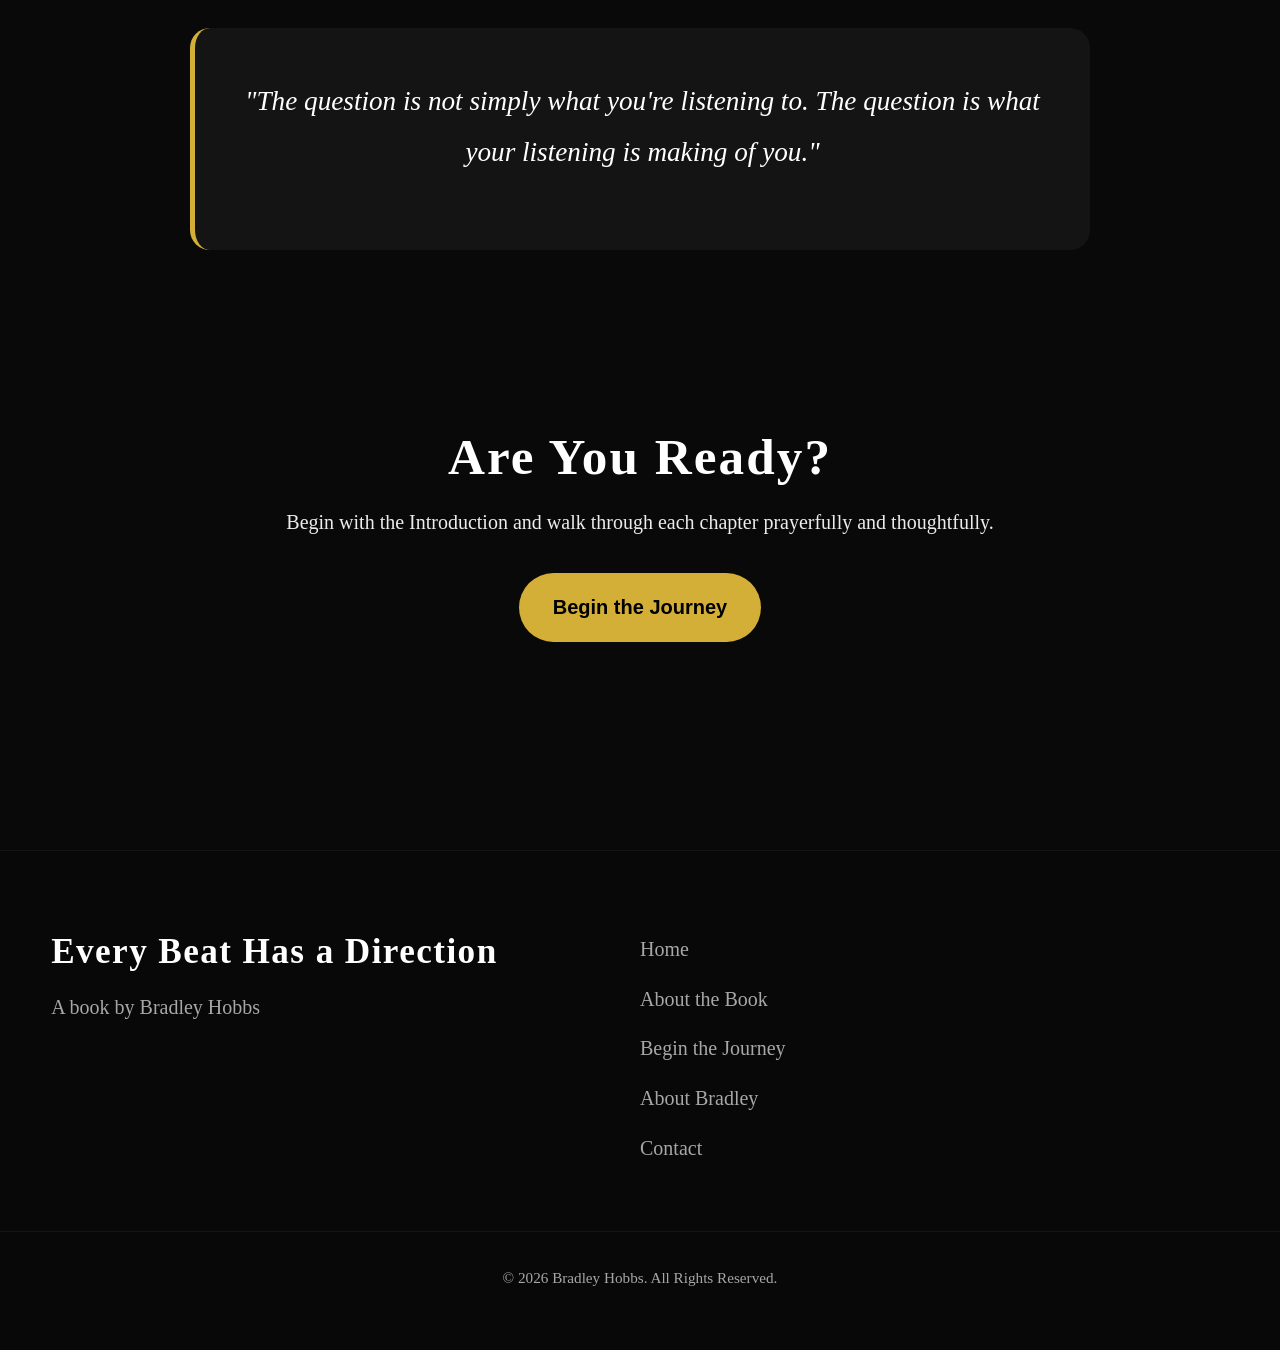
==== commit 4ce8a377: "Update about-book.html" ====
--- a/about-book.html
+++ b/about-book.html
@@ -29,12 +29,12 @@
 class="logo">
 
 <img
-src="images/logo.webp"
+src="95F46EAD-DD44-4362-AA08-95CE1AE70089.png"
 alt="Bradley Hobbs">
 
 <span>
 
-Bradley Hobbs
+Every Beat Has A Direction
 
 </span>
 
